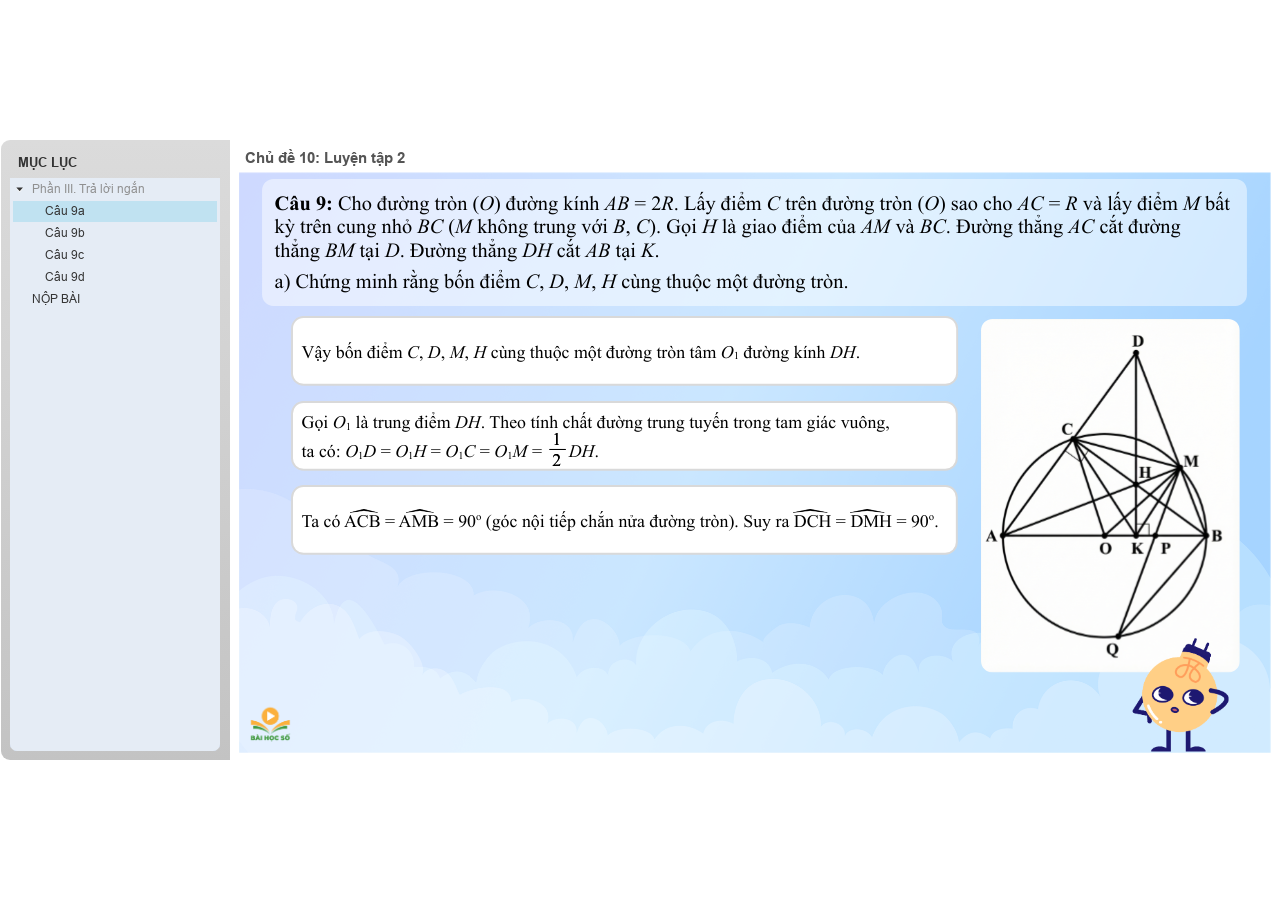
==== index.html @ b3c3c366 "up" ====
﻿<!doctype html>
<html lang="vi-VN">
<head>
  <meta charset="utf-8">
  <!-- Created using Storyline 360 x64 - http://www.articulate.com  -->
  <!-- version: 3.101.34880.0 -->
  <title>Ch&#7911; &#273;&#7873; 10: Luy&#7879;n t&#7853;p 2</title>
  <meta http-equiv="x-ua-compatible" content="IE=edge"/>
  <meta name="viewport" content="width=device-width,initial-scale=1,user-scalable=no,shrink-to-fit=no,minimal-ui"/>
  <meta name="apple-mobile-web-app-capable" content="yes"/>
  <style>
    html, body { height: 100%; padding: 0; margin: 0 }
    #app { height: 100%; width: 100%; }
  </style>

  <script>
    window.DS = {};
    window.globals = {
      DATA_PATH_BASE: '',
      HAS_FRAME: true,
      HAS_SLIDE: true,

      lmsPresent: false,
      tinCanPresent: false,
      cmi5Present: false,
      aoSupport: false,
      scale: 'show all',
      captureRc: false,
      browserSize: 'fullscreen',
      bgColor: '#FFFFFF',
      features: 'DropInBase,JsApiBasics,MultipleQuizTracking,NativePrompts,PlayerSizeOption,TextEntryCharacterLimit',
      themeName: 'classic',
      preloaderColor: '#FFFFFF',
      suppressAnalytics: false,
      productChannel: 'stable',
      publishSource: 'storyline',
      aid: 'aid|524e4b4e-cf37-51b6-a8e6-2b1e99832730',
      cid: '91cd4b44-881e-4f32-a7da-6e9b26dc689f',
      playerVersion: '3.101.34880.0',
      publishTimestamp: '2025-12-31T09:29:14.7915196Z',
      maxIosVideoElements: 10,
      connectionSettings: { mode: 'disabled' },
      hasFeature: function(feature) {
        return this.features.split(',').includes(feature);
      },
      
      parseParams: function(qs) {
        if (window.globals.parsedParams != null) {
          return window.globals.parsedParams;
        }
        qs = (qs || window.location.search.substr(1)).split('+').join(' ');
        var params = {},
            tokens,
            re = /[?&]?([^=]+)=([^&]*)/g;

        while (tokens = re.exec(qs)) {
          params[decodeURIComponent(tokens[1]).trim()] =
            decodeURIComponent(tokens[2]).trim();
        }
        window.globals.parsedParams = params;
        return params;
      }

    };

    if (window.flagsUnderTest != null) {
      window.globals.features = window.flagsUnderTest.reduce((accum, feature) => {
        if (!accum.includes(feature)) {
          accum.push(feature);
        }
        return accum;
      }, window.globals.features.split(',')).join();
    }
  </script>
  <script>
    var isIe11 = ('ActiveXObject' in window || window.MSBlobBuilder != null)
      && window.msCrypto != null && !window.ActiveXObject;
    if (isIe11) {
      window.globals.unsupportedBrowser = true;
      document.write(atob('[base64]'));
    }
  </script>

  <script>
    if (window.globals.hasFeature('Localization')) {
      
      
    }
  </script>

  
  <script>window.THREE = { };</script>
  
</head>
<body style="background: #FFFFFF" class="cs-HTML theme-classic">
  <!-- 360 -->
  <script>!function(){var e,i=/iPhone/i,o=/iPod/i,n=/iPad/i,t=/\biOS-universal(?:.+)Mac\b/i,r=/\bAndroid(?:.+)Mobile\b/i,a=/Android/i,d=/(?:SD4930UR|\bSilk(?:.+)Mobile\b)/i,p=/Silk/i,l=/Windows Phone/i,u=/\bWindows(?:.+)ARM\b/i,b=/BlackBerry/i,s=/BB10/i,c=/Opera Mini/i,f=/\b(CriOS|Chrome)(?:.+)Mobile/i,h=/Mobile(?:.+)Firefox\b/i,v=function(e){return void 0!==e&&"MacIntel"===e.platform&&"number"==typeof e.maxTouchPoints&&e.maxTouchPoints>1&&"undefined"==typeof MSStream};e=function(e){var m={userAgent:"",platform:"",maxTouchPoints:0};e||"undefined"==typeof navigator?"string"==typeof e?m.userAgent=e:e&&e.userAgent&&(m={userAgent:e.userAgent,platform:e.platform,maxTouchPoints:e.maxTouchPoints||0}):m={userAgent:navigator.userAgent,platform:navigator.platform,maxTouchPoints:navigator.maxTouchPoints||0};var g=m.userAgent,y=g.split("[FBAN");void 0!==y[1]&&(g=y[0]),void 0!==(y=g.split("Twitter"))[1]&&(g=y[0]);var A=function(e){return function(i){return i.test(e)}}(g),w={apple:{phone:A(i)&&!A(l),ipod:A(o),tablet:!A(i)&&(A(n)||v(m))&&!A(l),universal:A(t),device:(A(i)||A(o)||A(n)||A(t)||v(m))&&!A(l)},amazon:{phone:A(d),tablet:!A(d)&&A(p),device:A(d)||A(p)},android:{phone:!A(l)&&A(d)||!A(l)&&A(r),tablet:!A(l)&&!A(d)&&!A(r)&&(A(p)||A(a)),device:!A(l)&&(A(d)||A(p)||A(r)||A(a))||A(/\bokhttp\b/i)},windows:{phone:A(l),tablet:A(u),device:A(l)||A(u)},other:{blackberry:A(b),blackberry10:A(s),opera:A(c),firefox:A(h),chrome:A(f),device:A(b)||A(s)||A(c)||A(h)||A(f)},any:!1,phone:!1,tablet:!1};return w.any=w.apple.device||w.android.device||w.windows.device||w.other.device,w.phone=w.apple.phone||w.android.phone||w.windows.phone,w.tablet=w.apple.tablet||w.android.tablet||w.windows.tablet,w}(),"object"==typeof exports&&"undefined"!=typeof module?module.exports=e:"function"==typeof define&&define.amd?define((function(){return e})):this.isMobile=e}();
    window.isMobile.apple.tablet = window.isMobile.apple.tablet ||
      (navigator.platform === 'MacIntel' && navigator.maxTouchPoints > 1);
    window.isMobile.apple.device = window.isMobile.apple.device || window.isMobile.apple.tablet;
    window.isMobile.tablet = window.isMobile.tablet || window.isMobile.apple.tablet;
    window.isMobile.any = window.isMobile.any || window.isMobile.apple.tablet;
  </script>

  <div id="focus-sink" tabindex="-1"></div>

  <div id="preso"></div>
  <script>
    (function() {

      var classTypes = [ 'desktop', 'mobile', 'phone', 'tablet' ];

      var addDeviceClasses = function(prefix, testObj) {
        var curr, i;
        for (i = 0; i < classTypes.length; i++) {
          curr = classTypes[i];
          if (testObj[curr]) {
            document.body.classList.add(prefix + curr);
          }
        }
      };

      var params = window.globals.parseParams(),
          isDevicePreview = params.devicepreview === '1',
          isPhoneOverride = params.deviceType === 'phone' || (isDevicePreview && params.phone == '1'),
          isTabletOverride = (params.deviceType === 'tablet' || isDevicePreview) && !isPhoneOverride,
          isMobileOverride = isPhoneOverride || isTabletOverride;

      var deviceView = {
        desktop: !window.isMobile.any && !isMobileOverride,
        mobile: window.isMobile.any || isMobileOverride,
        phone: isPhoneOverride || (window.isMobile.phone && !isTabletOverride),
        tablet: isTabletOverride || window.isMobile.tablet
      };

      window.globals.deviceView = deviceView;
      window.isMobile.desktop = !window.isMobile.any;
      window.isMobile.mobile = window.isMobile.any;

      addDeviceClasses('view-', deviceView);

    })();
  </script>
  
  <script src='story_content/triggers.js' type=text/javascript></script>
<script src='story_content/user.js' type=text/javascript></script>
  <div class="slide-loader"></div>

  <script>
    if (window.globals.deviceView.isMobile) { var doc = document, loader = doc.body.querySelector('.slide-loader'); [ 1, 2, 3 ].forEach(function(n) { var d = doc.createElement('div'); d.style.backgroundColor = window.globals.preloaderColor; d.classList.add('mobile-loader-dot'); d.classList.add('dot' + n); loader.appendChild(d); }); }
  </script>

  <div class="mobile-load-title-overlay" style="display: none">
    <div class="mobile-load-title">Ch&#7911; &#273;&#7873; 10: Luy&#7879;n t&#7853;p 2</div>
  </div>

  <div class="mobile-chrome-warning"></div>

  
<style>
  .warn-connection-dialog {
    display: none;
    background: transparent;
    pointer-events: all;
    position: fixed;
    left: 0;
    top: 0;
    width: 100%;
    height: 100%;
    z-index: 999;
  }

  .warn-connection-content {
    pointer-events: all;
    border-radius: 4px;
    background: white;
    border: 1px solid #E7E7E7;
    color: #333333;
    box-shadow: 0 2px 4px rgba(0, 0, 0, 0.25);
    transition: all 150ms ease-out;
    position: absolute;
    white-space: nowrap;
  }

  .view-phone.is-landscape .warn-connection-content {
    left: 23px;
    bottom: 23px;
  }

  .view-tablet.is-landscape .warn-connection-content {
    left: 50%;
    top: 20px;
    transform: translateX(-50%);
  }

  .view-mobile.is-portrait .warn-connection-content {
    transform: translate(-50%, calc(-100% - 15px));
  }

  .warn-connection-content p {
    display: inline-block;
    margin: 0 8px 0 0;
    line-height: 33px;
    font-size: 11px;
  }

  .warn-connection-content svg {
    position: relative;
    vertical-align: middle;
    margin: 0 2px 2px 8px;
  }

  .view-desktop .warn-connection-content {
    left: 1.5em;
    bottom: 1.5em;
  }

  .view-desktop .warn-connection-content p {
    font-size: 1.1em;
  }

  .is-offline .warn-connection-dialog {
    display: block;
  }

  .is-offline .cs-panel * {
    pointer-events: none !important;
  }

  .is-offline .cs-panel {
    pointer-events: all !important;
  }

  .is-offline #nav-controls * {
    pointer-events: none !important;
  }

  .is-offline #nav-controls {
    pointer-events: all !important;
  }
</style>

<div class="warn-connection-dialog" role="alertdialog" aria-modal="true" tabindex="0" aria-labelledby="warn-connection-message">
  <div class="warn-connection-content">
    <svg width="17" height="15" viewBox="0 0 17 15" xmlns="http://www.w3.org/2000/svg">
      <path fill="#8F0000" stroke="white" d="M16.07,12.98 L15.88,12.23 L9.51,1.21 C8.97,0.26,7.6,0.26,7.06,1.21 L0.69,12.23 C0.15,13.16,0.81,14.36,1.91,14.36 H14.65 C15.47,14.36,16.05,13.7,16.07,12.98 Z"/>
      <path fill="white" stroke="white" d="M8.58,5.5 C8.35,5.28,8.5,5.35,8.21,5.32 C8.09,5.35,7.97,5.49,7.96,5.67 C7.97,5.79,7.98,5.92,7.98,6.04 L7.98,6.04 C7.99,6.17,8,6.31,8.01,6.43 L8.01,6.44 C8.03,6.92,8.06,7.41,8.09,7.9 L8.09,7.9 C8.12,8.39,8.14,8.88,8.17,9.37 C8.17,9.39,8.18,9.42,8.2,9.44 C8.23,9.46,8.25,9.47,8.28,9.47 C8.31,9.47,8.34,9.46,8.35,9.44 C8.37,9.43,8.38,9.4,8.39,9.35 L8.39,9.34 C8.39,9.24,8.4,9.15,8.4,9.05 L8.4,9.05 C8.41,8.96,8.41,8.86,8.42,8.75 C8.43,8.44,8.45,8.12,8.47,7.81 L8.47,7.81 C8.49,7.49,8.51,7.18,8.53,6.87 C8.55,6.46,8.56,6.05,8.59,5.64 L8.6,5.62 C8.6,5.57,8.59,5.53,8.58,5.5 L8.21,5.32 Z"/>
      <circle fill="white" stroke="white" cx="8.3" cy="11.35" r="0.3"/>
    </svg>
    <p id="warn-connection-message">You are offline. Trying to reconnect...</p>
  </div>
</div>

<script>
  (function() {
    window.DS.connection = {
      warningShown: false,
      assets: {},
      loadingAssetGroup: false,
      retryDelay: 500
    };

    var connectionSettings = window.globals.connectionSettings || {};

    var useConnectionMessages = window.AbortController != null &&
      window.location.protocol != 'file:' &&
      connectionSettings.mode === 'normal';

    window.DS.connection.useConnectionMessages = useConnectionMessages;

    var assetCount = 0;
    var checkLoadedId;


    if (useConnectionMessages && connectionSettings != null) {
      var contentEl = document.querySelector('.warn-connection-content');
      var messageEl = contentEl.querySelector('p');

      if (connectionSettings.useDarkTheme) {
        contentEl.style.borderColor = '#BABBBA';
        contentEl.style.backgroundColor = '#282828';
        contentEl.style.color = '#FFFFFF';
      }

      if (connectionSettings.message != null) {
        messageEl.textContent = window.decodeURIComponent(connectionSettings.message);
      }
    }

    function checkAssetsReady() {
      for (var i in DS.connection.assets) {
        if (!DS.connection.assets[i].success) {
          return false;
        }
      }
      return true;
    }

    function stopAssetGroup() {
      if (!useConnectionMessages) { return; }

      assetCount = 0;

      DS.connection.oldAssetGroup = DS.connection.assets;
      DS.connection.assets = {};
      DS.connection.loadingAssetGroup = false;
      clearInterval(checkLoadedId);
    }

    function startAssetGroup() {
      if (!useConnectionMessages) { return; }
      var ticks = 0;
      clearInterval(checkLoadedId);
      checkLoadedId = setInterval(function() {
        var loaded = 0;
        if (assetCount === 0 && loaded === 0) {
          clearInterval(checkLoadedId);
          return;
        }

        for (var i in DS.connection.assets) {
          if (DS.connection.assets[i].success) {
            loaded++;
          }
        }

        if (assetCount === loaded && checkAssetsReady()) {
          for (var i in DS.connection.assets) {
            if (DS.connection.assets[i].action) {
              DS.connection.assets[i].action();
            }
          }
          hideWarning();
          stopAssetGroup();
        }
      }, 100)
    }

    function requiredAsset(url, action, retry, type) {
      if (!useConnectionMessages) { return; }
      if (DS.connection.assets[url]) { return; }

      DS.connection.assets[url] = {
        success: false, action: action, retry: retry, type: type
      };
      assetCount = Object.keys(DS.connection.assets).length;
      if (!DS.connection.loadingAssetGroup) {
        startAssetGroup();
      }
      DS.connection.loadingAssetGroup = true;
    }

    function assetLoaded(url) {
      if (!useConnectionMessages) { return; }
      if (DS.connection.assets[url]) {
        DS.connection.assets[url].success = true;
      }
    }

    function assetFailed(url) {
      if (!useConnectionMessages) { return; }
      if (!DS.connection.assets[url]) {
        if (/\.js$/.test(url) && url.indexOf('transcripts') === -1) {
          setTimeout(function() {
            if (DS.connection.lastSlideLoaded != null) {
              DS.connection.lastSlideLoaded();
            }
          }, DS.connection.retryDelay);
        }
        return;
      }
      if (!DS.connection.warningShown) { showWarning(); }
      if (DS.connection.assets[url].retry) {
        setTimeout(function() {
          if (!DS.connection.assets[url].success) {
            DS.connection.assets[url].retry()
          }
        }, DS.connection.retryDelay);
      }
    }

    function hideWarning() {
      document.body.classList.remove('is-offline');
      DS.connection.warningShown = false;
      enableKeys();
    }
    DS.connection.hideWarning = hideWarning

    function showWarning(btn) {
      document.body.classList.add('is-offline')
      DS.connection.warningShown = true;
      updateWarningPosition();
      disableKeys();
    }

    function updateWarningPosition() {
      if (!DS.connection.warningShown) {
        return;
      }

      var isPortrait = document.body.classList.contains('is-portrait');
      var isMobile = document.body.classList.contains('view-mobile');
      var warningEl = document.querySelector('.warn-connection-content');

      if (isPortrait && isMobile) {
        var slide = document.querySelector('.primary-slide');
        var slideRect = slide != null
          ? slide.getBoundingClientRect()
          : { top: window.innerHeight, left: 0, width: window.innerWidth };

        warningEl.style.top = `${slideRect.top}px`
        warningEl.style.left = `${slideRect.left + slideRect.width / 2}px`
      } else {
        warningEl.style.top = null;
        warningEl.style.left = null;
      }

      window.requestAnimationFrame(updateWarningPosition);
    }

    function onDisableKeyDown(e) {
      e.preventDefault();
      e.stopImmediatePropagation();
    }

    function onDisableKeyUp(e) {
      e.preventDefault();
      e.stopImmediatePropagation();
    }

    var accStyle = document.createElement('style');
    var warnDialogEl = document.querySelector('.warn-connection-dialog');

    function disableKeys() {
      if (DS.views && DS.views.nsStack && DS.views.nsStack.length === 1) {
        DS.views.nsStack[0].tabReachable = false
        DS.views.nsStack[0].updateTabIndex(true, true);
      }

      accStyle.innerHTML = '.acc-shadow-dom { display: none; }';
      document.body.appendChild(accStyle);

      warnDialogEl.parentNode.append(warnDialogEl);
      warnDialogEl.focus();
    }

    function enableKeys() {
      accStyle.remove();
      if (DS.views && DS.views.nsStack && DS.views.nsStack.length === 1 && DS.views.nsStack[0].name === '_frame') {
        DS.views.nsStack[0].tabReachable = true;
        DS.views.nsStack[0].updateTabIndex();
      }
    }

    // these will all be noops if the feature flag isn't set in
    // the data and `window.globals.features`
    DS.connection.requiredAsset = requiredAsset;
    DS.connection.assetLoaded = assetLoaded;
    DS.connection.assetFailed = assetFailed;
    DS.connection.stopAssetGroup = stopAssetGroup;
    DS.connection.startAssetGroup = startAssetGroup;
  })();
</script>


  <script>
    
    if (window.autoSpider && window.vInterfaceObject) {
      document.querySelector('.mobile-load-title-overlay').style.display = 'none';
    }
  </script>

  

  <link rel="stylesheet" href="html5/data/css/output.min.css" data-noprefix/>
</body>
<script src="html5/lib/scripts/bootstrapper.min.js"></script>
</html>
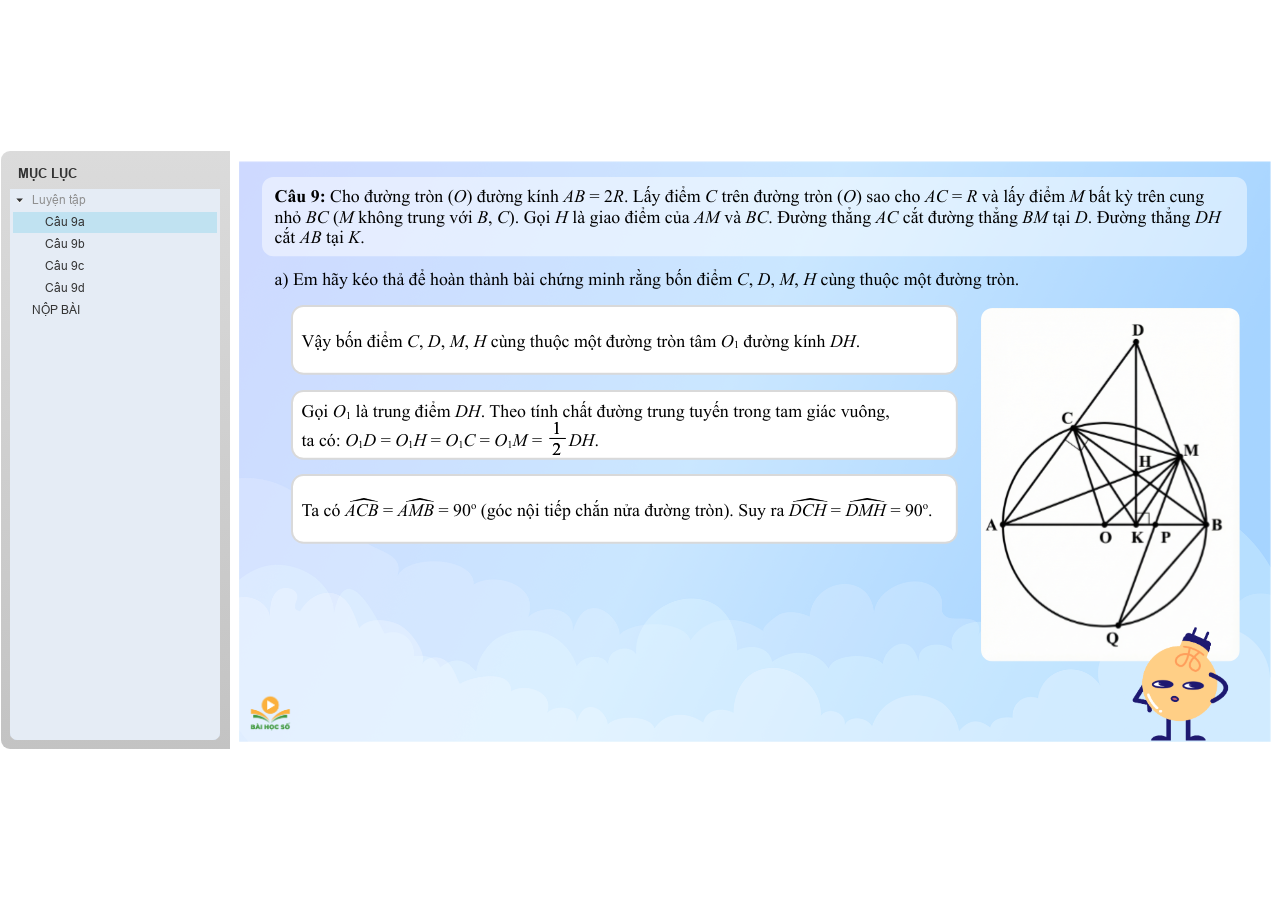
==== commit a94a6b1a: "Create index.html" ====
--- a/index.html
+++ b/index.html
@@ -37,7 +37,7 @@
       aid: 'aid|524e4b4e-cf37-51b6-a8e6-2b1e99832730',
       cid: '91cd4b44-881e-4f32-a7da-6e9b26dc689f',
       playerVersion: '3.101.34880.0',
-      publishTimestamp: '2025-12-31T09:29:14.7915196Z',
+      publishTimestamp: '2026-01-02T04:33:51.4709721Z',
       maxIosVideoElements: 10,
       connectionSettings: { mode: 'disabled' },
       hasFeature: function(feature) {
--- a/html5/data/css/output.min.css
+++ b/html5/data/css/output.min.css
@@ -1,53 +1,53 @@
 @font-face {
-  font-family: 'ArialBold Charset1_BoldE8AA3B2F';
+  font-family: 'ArialBold Charset1_BoldABFE0789';
   src: url('[data-uri]');
   font-style: normal;
   font-weight: normal;
 }
 @font-face {
-  font-family: 'Arial Charset1_ 6l3sQsr66C0D776';
+  font-family: 'Arial Charset1_ 6lT2F0xCF64D4CF';
   src: url('[data-uri]');
   font-style: normal;
   font-weight: normal;
 }
 @font-face {
-  font-family: 'Mulish Charset1_ 5uYPVTA1F47FCE';
+  font-family: 'Mulish Charset1_ 5rQzK2AA2DA9CA';
   src: url('[data-uri]');
   font-style: normal;
   font-weight: normal;
 }
 @font-face {
-  font-family: 'Times New Roman Charset3F1ED5E8';
-  src: url('[data-uri]');
-  font-style: normal;
-  font-weight: normal;
-}
-@font-face {
-  font-family: 'Times New RomanItItalic5DC951E7';
-  src: url('[data-uri]');
-  font-style: normal;
-  font-weight: normal;
-}
-@font-face {
-  font-family: 'Times New RomanBoldBold01671356';
+  font-family: 'Times New Roman CharsetB195D450';
+  src: url('[data-uri]');
+  font-style: normal;
+  font-weight: normal;
+}
+@font-face {
+  font-family: 'Times New RomanItItalicF5E0A1B7';
+  src: url('[data-uri]');
+  font-style: normal;
+  font-weight: normal;
+}
+@font-face {
+  font-family: 'Times New RomanBoldBoldA1768C14';
   src: url('[data-uri]');
   font-style: normal;
   font-weight: normal;
 }
 @font-face {
-  font-family: 'Cambria MathItaliItalic469912D3';
+  font-family: 'Cambria MathItaliItalic62AEBC50';
   src: url('[data-uri]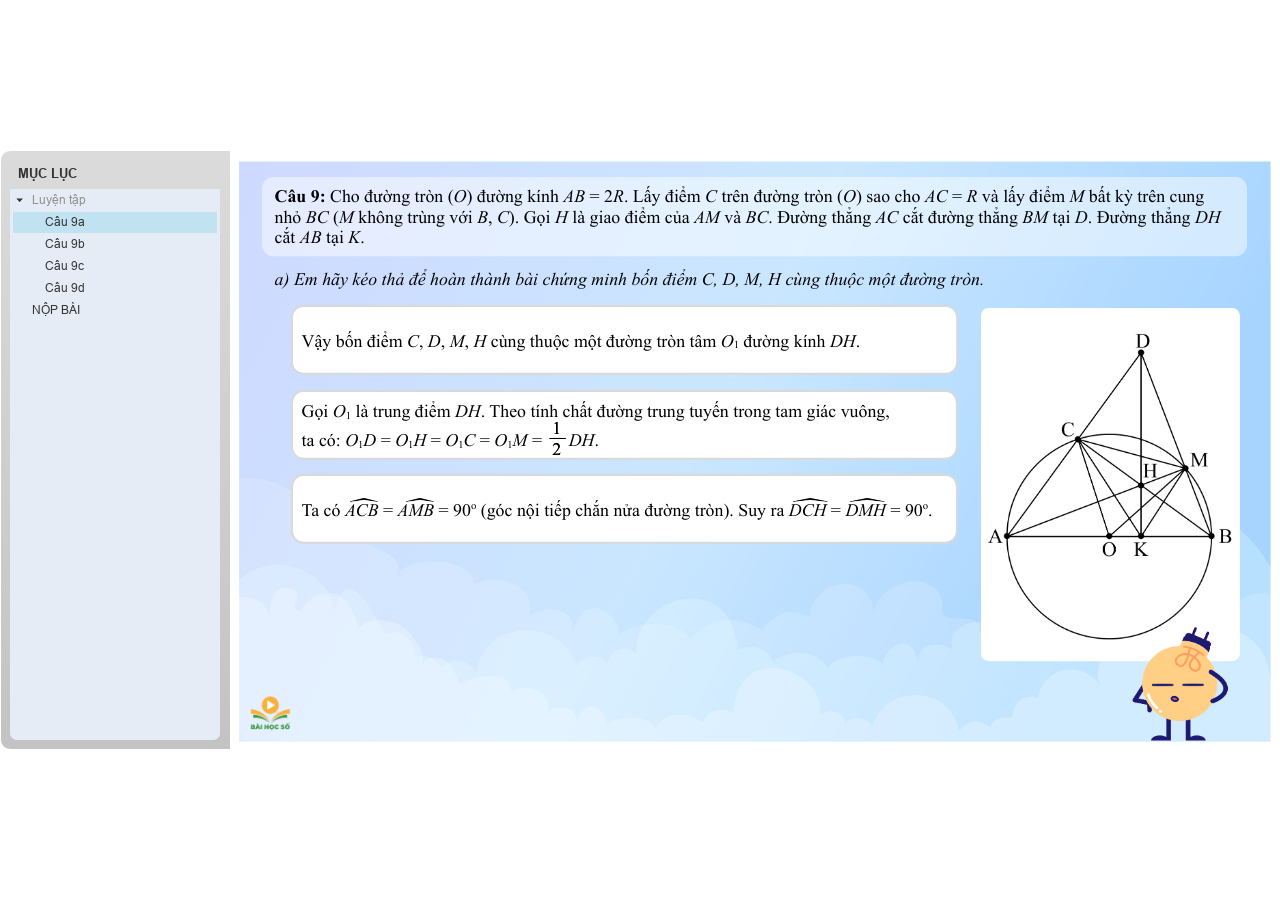
==== commit df41f63a: "up lại" ====
--- a/index.html
+++ b/index.html
@@ -37,7 +37,7 @@
       aid: 'aid|524e4b4e-cf37-51b6-a8e6-2b1e99832730',
       cid: '91cd4b44-881e-4f32-a7da-6e9b26dc689f',
       playerVersion: '3.101.34880.0',
-      publishTimestamp: '2026-01-02T04:33:51.4709721Z',
+      publishTimestamp: '2026-01-02T08:09:50.9203383Z',
       maxIosVideoElements: 10,
       connectionSettings: { mode: 'disabled' },
       hasFeature: function(feature) {
--- a/html5/data/css/output.min.css
+++ b/html5/data/css/output.min.css
@@ -1,53 +1,53 @@
 @font-face {
-  font-family: 'ArialBold Charset1_BoldABFE0789';
+  font-family: 'ArialBold Charset1_BoldC683D196';
   src: url('[data-uri]');
   font-style: normal;
   font-weight: normal;
 }
 @font-face {
-  font-family: 'Arial Charset1_ 6lT2F0xCF64D4CF';
+  font-family: 'Arial Charset1_ 5lIdRz2C34D06EA';
   src: url('[data-uri]');
   font-style: normal;
   font-weight: normal;
 }
 @font-face {
-  font-family: 'Mulish Charset1_ 5rQzK2AA2DA9CA';
+  font-family: 'Mulish Charset1_ 5zNcVlCC716A59';
   src: url('[data-uri]');
   font-style: normal;
   font-weight: normal;
 }
 @font-face {
-  font-family: 'Times New Roman CharsetB195D450';
-  src: url('[data-uri]');
-  font-style: normal;
-  font-weight: normal;
-}
-@font-face {
-  font-family: 'Times New RomanItItalicF5E0A1B7';
-  src: url('[data-uri]');
-  font-style: normal;
-  font-weight: normal;
-}
-@font-face {
-  font-family: 'Times New RomanBoldBoldA1768C14';
+  font-family: 'Times New Roman Charset5668B8C9';
+  src: url('[data-uri]');
+  font-style: normal;
+  font-weight: normal;
+}
+@font-face {
+  font-family: 'Times New RomanItItalic61F9D7B5';
+  src: url('[data-uri]');
+  font-style: normal;
+  font-weight: normal;
+}
+@font-face {
+  font-family: 'Times New RomanBoldBold95F52B35';
   src: url('[data-uri]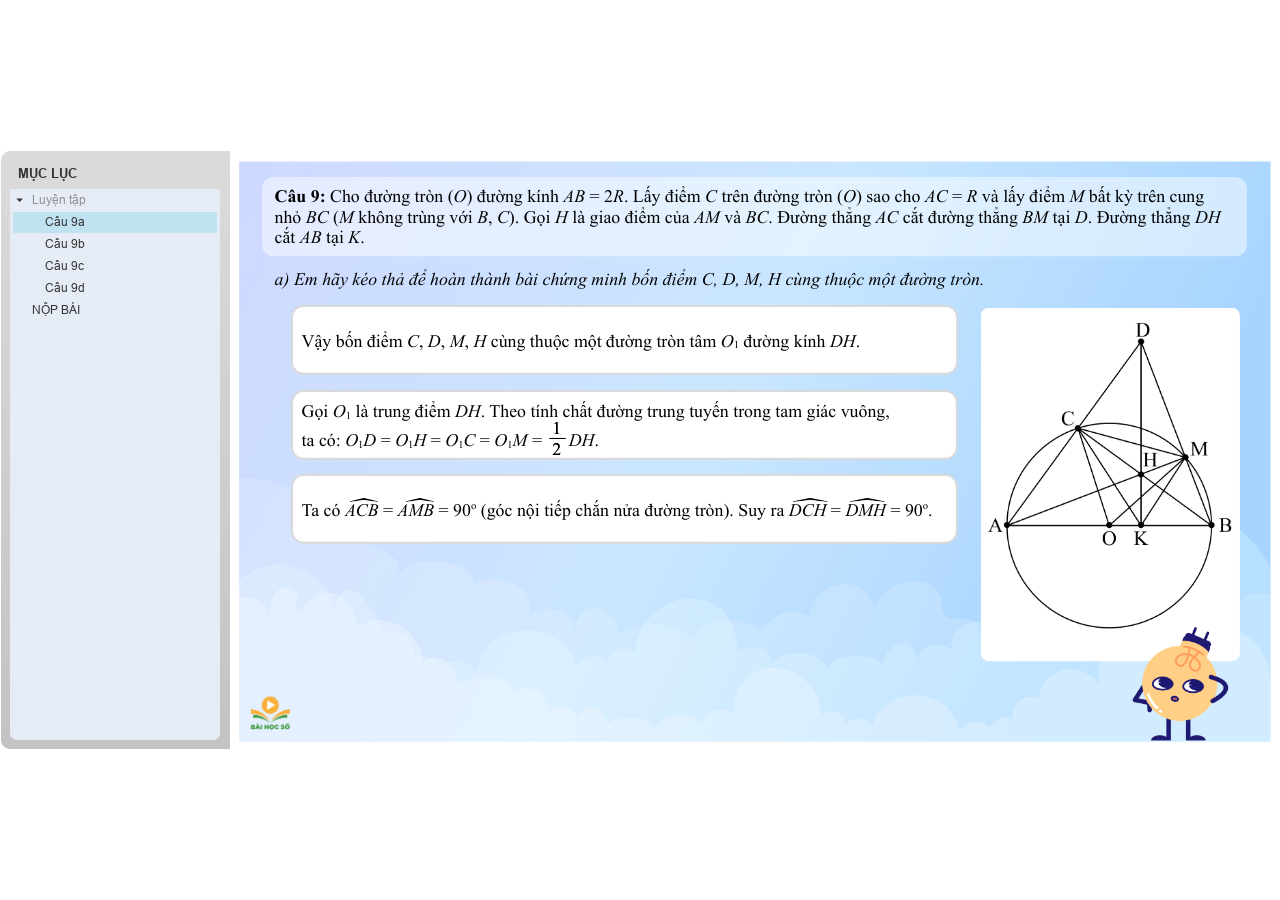
==== commit 23654533: "up" ====
--- a/index.html
+++ b/index.html
@@ -37,7 +37,7 @@
       aid: 'aid|524e4b4e-cf37-51b6-a8e6-2b1e99832730',
       cid: '91cd4b44-881e-4f32-a7da-6e9b26dc689f',
       playerVersion: '3.101.34880.0',
-      publishTimestamp: '2026-01-02T08:09:50.9203383Z',
+      publishTimestamp: '2026-01-02T09:36:44.8562398Z',
       maxIosVideoElements: 10,
       connectionSettings: { mode: 'disabled' },
       hasFeature: function(feature) {
--- a/html5/data/css/output.min.css
+++ b/html5/data/css/output.min.css
@@ -1,53 +1,53 @@
 @font-face {
-  font-family: 'ArialBold Charset1_BoldC683D196';
+  font-family: 'ArialBold Charset1_Bold863816BE';
   src: url('[data-uri]');
   font-style: normal;
   font-weight: normal;
 }
 @font-face {
-  font-family: 'Arial Charset1_ 5lIdRz2C34D06EA';
+  font-family: 'Arial Charset1_ 6TR44UjBA57B807';
   src: url('[data-uri]');
   font-style: normal;
   font-weight: normal;
 }
 @font-face {
-  font-family: 'Mulish Charset1_ 5zNcVlCC716A59';
+  font-family: 'Mulish Charset1_ 5etFIME7E69692';
   src: url('[data-uri]');
   font-style: normal;
   font-weight: normal;
 }
 @font-face {
-  font-family: 'Times New Roman Charset5668B8C9';
+  font-family: 'Times New Roman CharsetBFAE41BD';
   src: url('[data-uri]');
   font-style: normal;
   font-weight: normal;
 }
 @font-face {
-  font-family: 'Times New RomanItItalic61F9D7B5';
-  src: url('[data-uri]');
-  font-style: normal;
-  font-weight: normal;
-}
-@font-face {
-  font-family: 'Times New RomanBoldBold95F52B35';
+  font-family: 'Times New RomanItItalic8CF841D1';
+  src: url('[data-uri]');
+  font-style: normal;
+  font-weight: normal;
+}
+@font-face {
+  font-family: 'Times New RomanBoldBoldFDFB5C83';
   src: url('[data-uri]');
   font-style: normal;
   font-weight: normal;
 }
 @font-face {
-  font-family: 'Cambria MathItaliItalicDE9ABF3E';
+  font-family: 'Cambria MathItaliItalic1A0698FE';
   src: url('[data-uri]');
   font-style: normal;
   font-weight: normal;
 }
 @font-face {
-  font-family: 'Cambria Math Charset1_ B64EFDF4';
+  font-family: 'Cambria Math Charset1_ 4141BE1D';
   src: url('[data-uri]